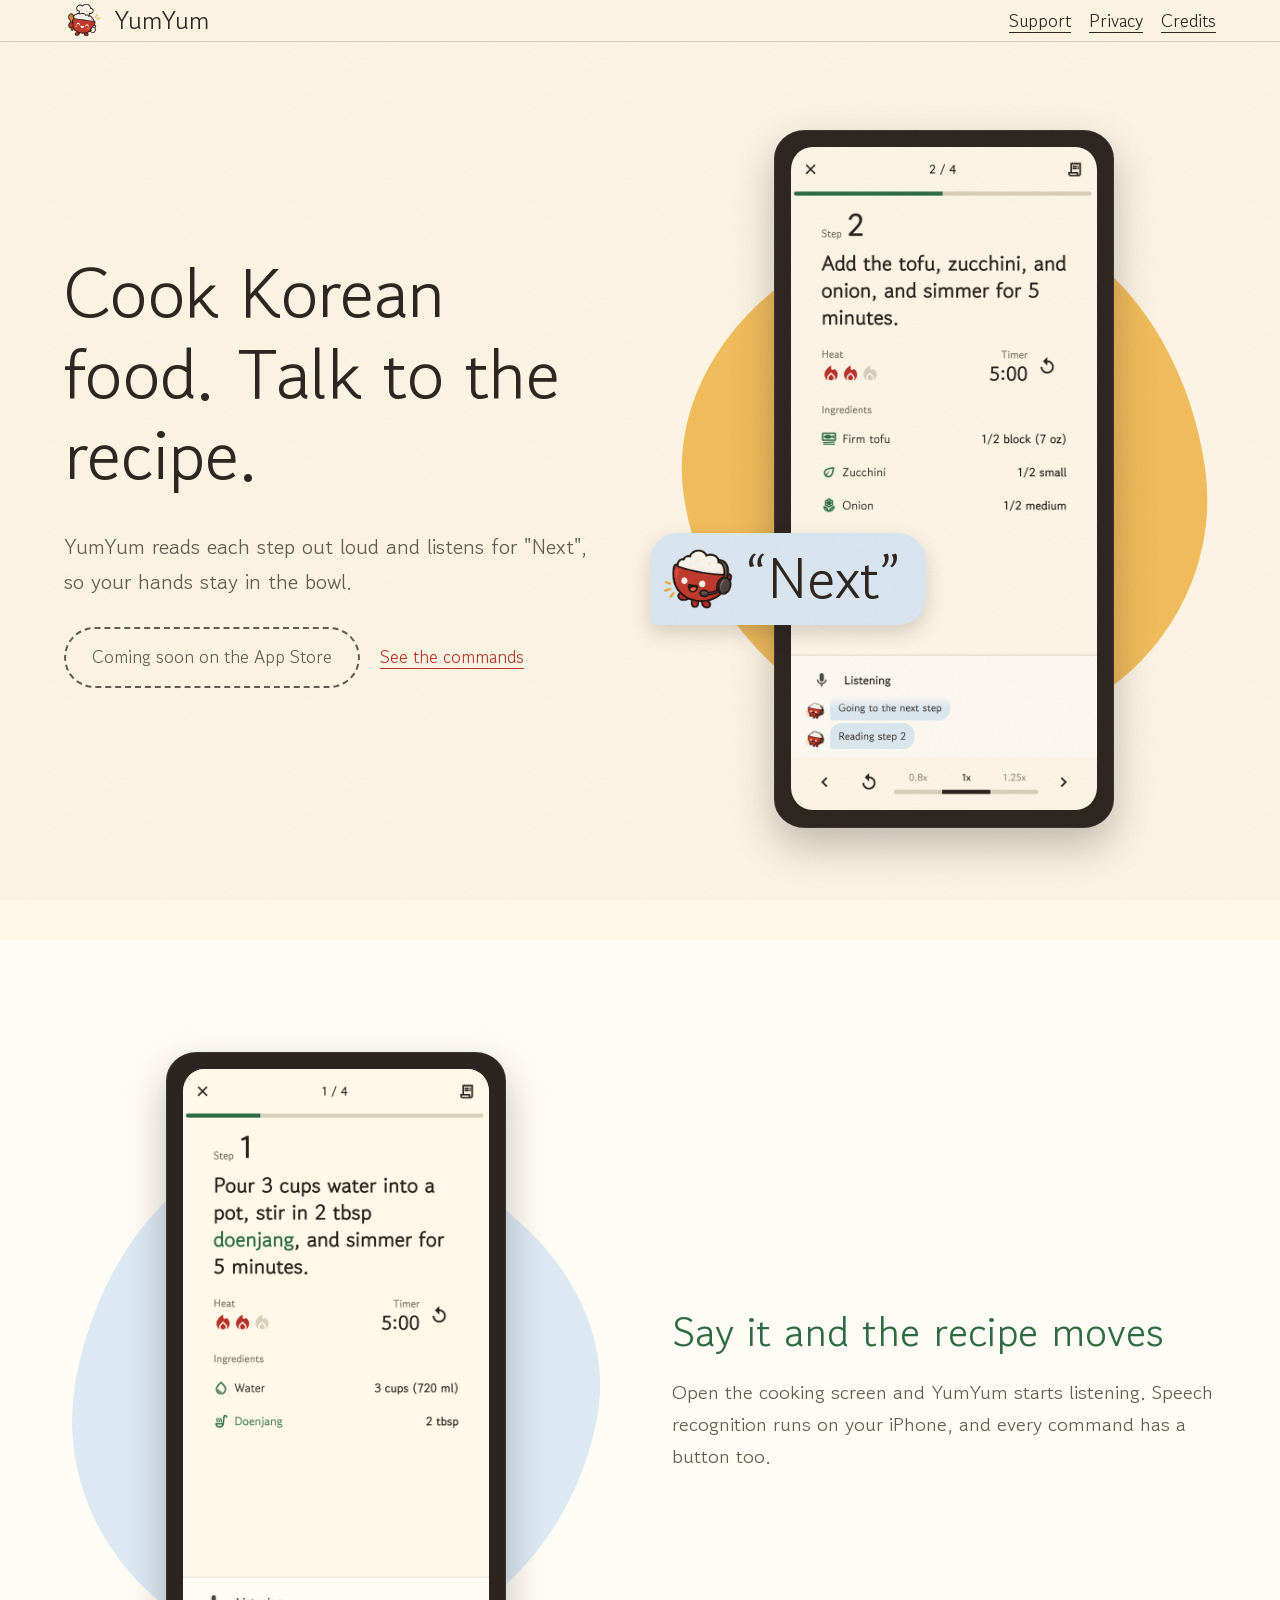
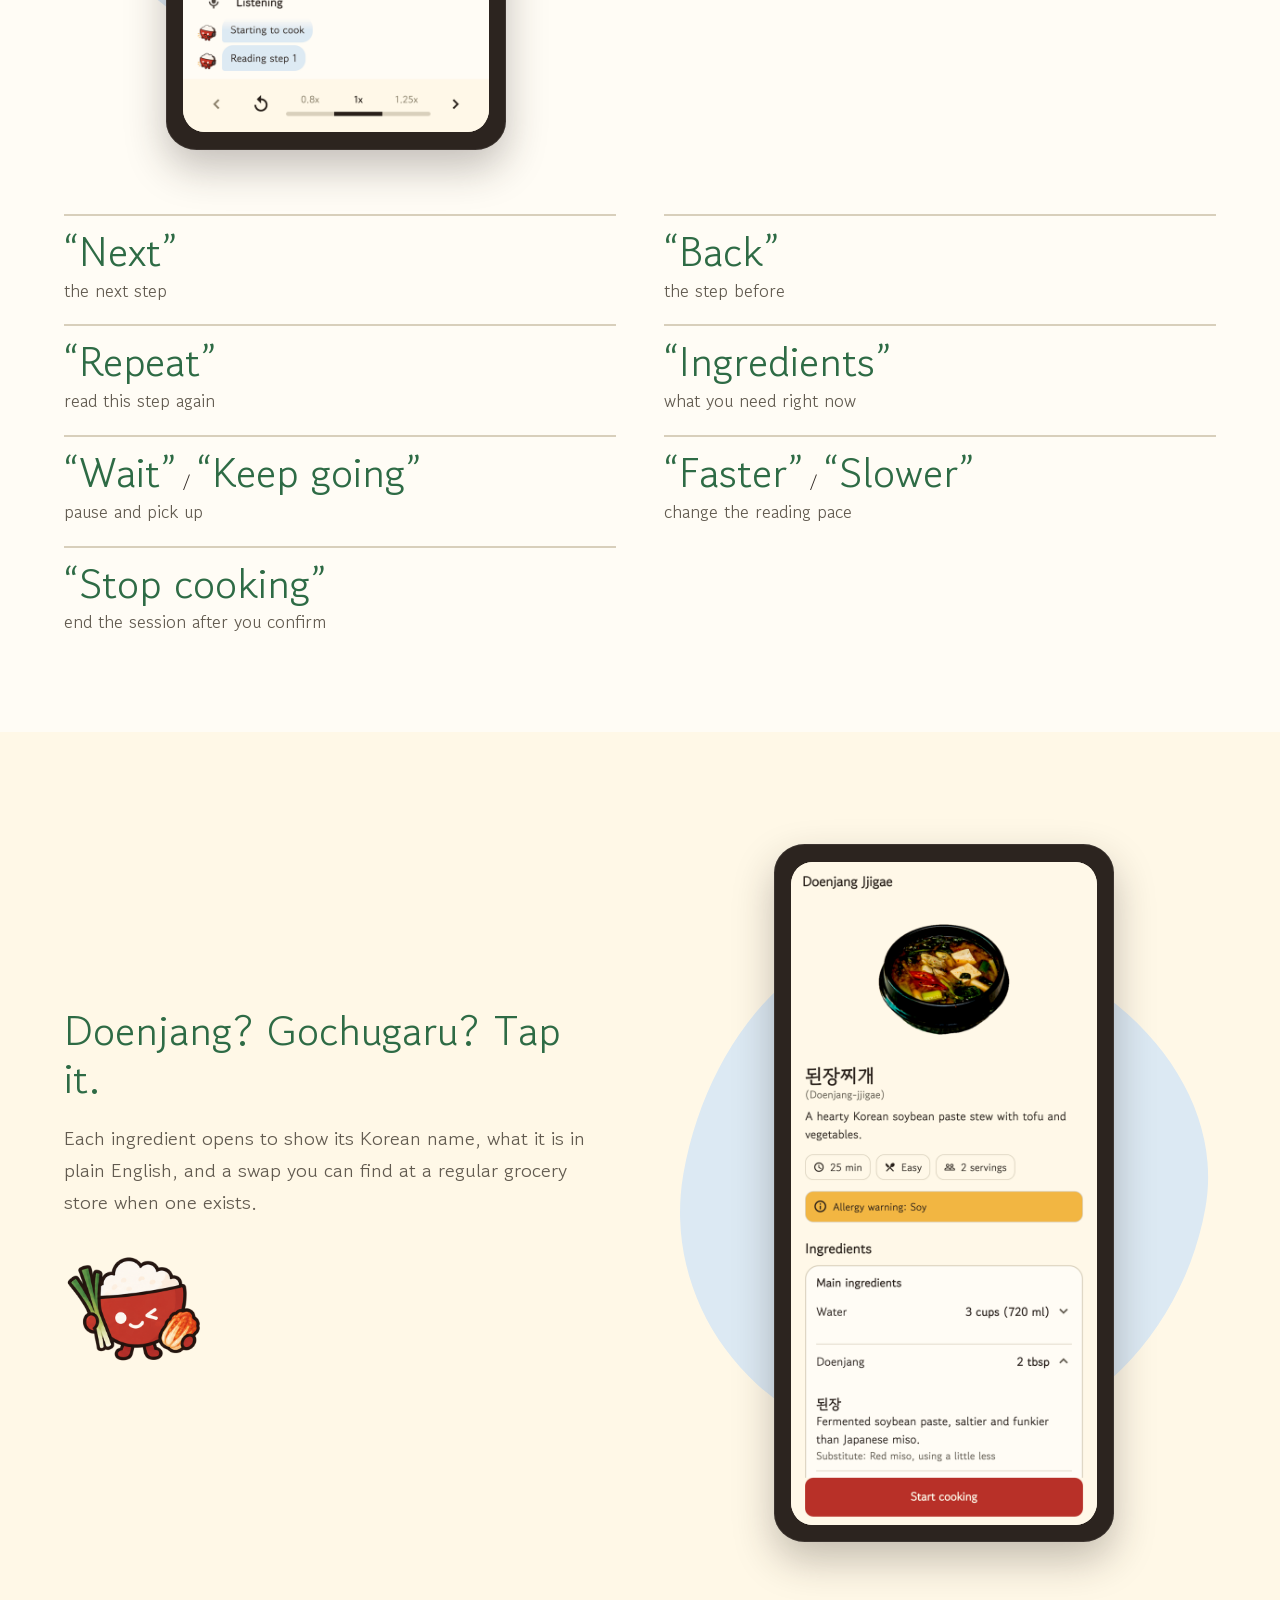
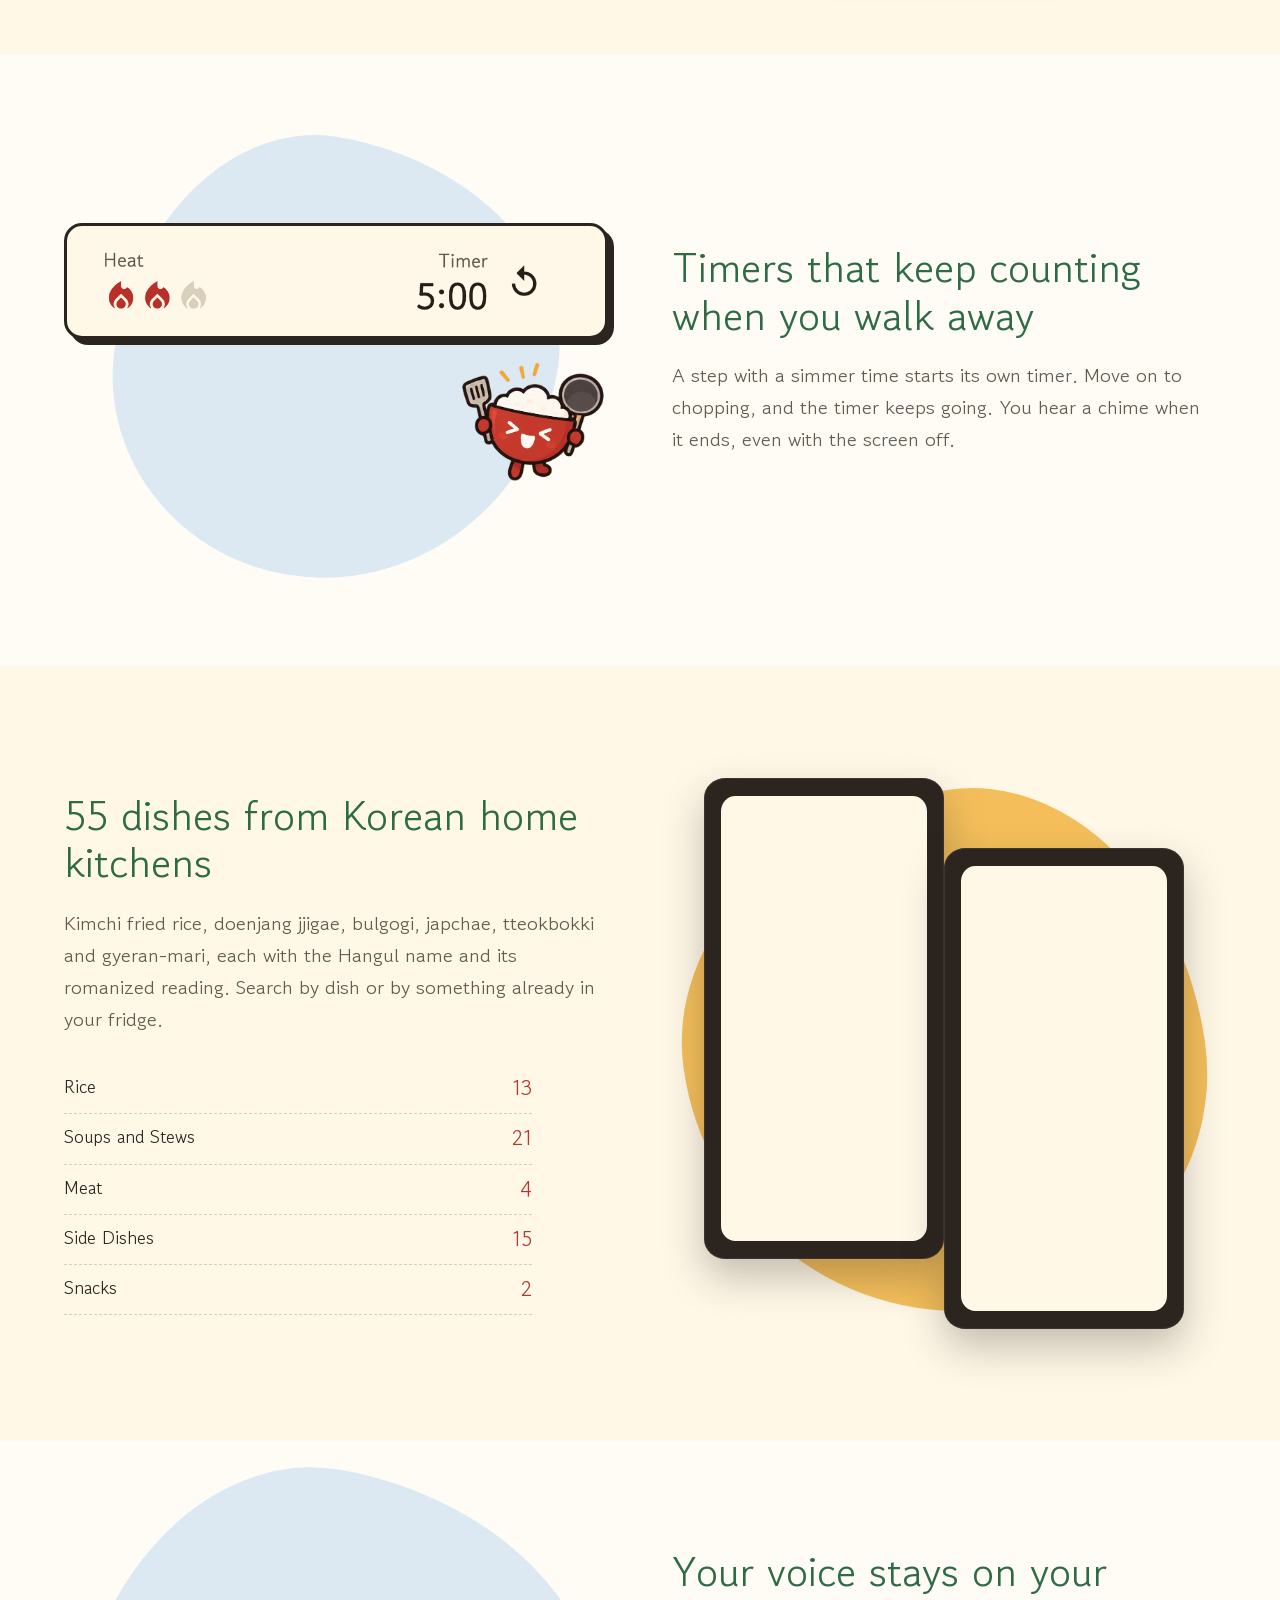
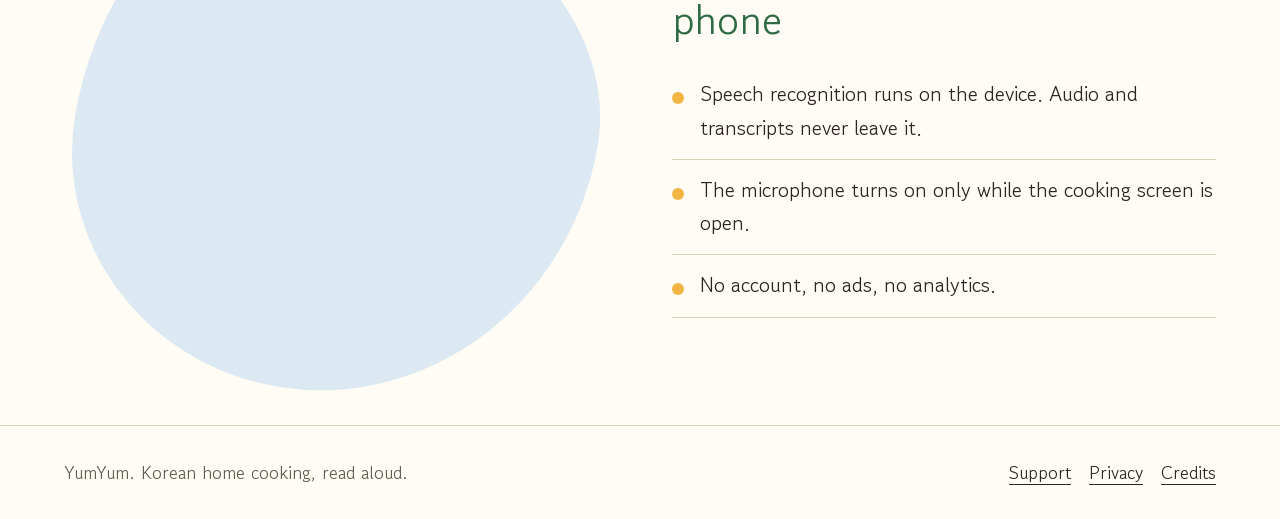
==== index.html @ 354ff755 "Publish the YumYum site" ====
<!doctype html>
<html lang="en">
<head>
<meta charset="utf-8">
<meta http-equiv="Content-Security-Policy" content="default-src 'self'; img-src 'self' data:; style-src 'self'; font-src 'self'; script-src 'none'; base-uri 'none'; form-action 'none'">
<meta name="viewport" content="width=device-width, initial-scale=1">
<title>YumYum: Korean cooking with voice</title>
<meta name="description" content="YumYum reads each step out loud and listens for “Next”, so your hands stay in the bowl.">
<meta name="color-scheme" content="light dark">
<link rel="icon" type="image/png" href="assets/favicon.png">
<link rel="apple-touch-icon" href="assets/apple-touch-icon.png">
<link rel="canonical" href="https://popo473056.github.io/yumyum-app/">
<meta property="og:type" content="website">
<meta property="og:title" content="YumYum: Korean cooking with voice">
<meta property="og:description" content="YumYum reads each step out loud and listens for “Next”, so your hands stay in the bowl.">
<meta property="og:url" content="https://popo473056.github.io/yumyum-app/">
<meta property="og:image" content="https://popo473056.github.io/yumyum-app/assets/og.png">
<meta name="twitter:card" content="summary_large_image">
<meta name="twitter:image" content="https://popo473056.github.io/yumyum-app/assets/og.png">
<link rel="stylesheet" href="styles.css">
</head>
<body>
<a class="skip" href="#main">Skip to content</a>
<header class="site-header">
<div class="wrap bar">
<a class="brand" href="index.html"><img src="assets/favicon.png" width="40" height="40" alt=""><span>YumYum</span></a>
<nav aria-label="Primary"><a href="support.html">Support</a><a href="privacy.html">Privacy</a><a href="credits.html">Credits</a></nav>
</div>
</header>
<main id="main">
<section class="hero">
<div class="wrap split">
<div class="copy">
<h1>Cook Korean food. Talk to the recipe.</h1>
<p class="lead">YumYum reads each step out loud and listens for "Next", so your hands stay in the bowl.</p>
<p class="actions"><span class="btn disabled" aria-disabled="true">Coming soon on the App Store</span><a class="link" href="#voice">See the commands</a></p>
</div>
<div class="stage">
<span class="blob blob-yolk" aria-hidden="true"></span>
<div class="phone "><div class="screen"><img src="assets/screens/cook-voice.png" width="660" height="1434" alt="The YumYum cooking screen on step 2 of 4: add the tofu, zucchini and onion and simmer for 5 minutes, with a 5:00 timer, an ingredient list and a Listening panel at the bottom." loading="lazy"></div></div>
<div class="bubble big hero-bubble"><img src="assets/mascot/listening.png" width="96" height="96" alt="The YumYum mascot wearing headphones"><q>Next</q></div>
</div>
</div>
</section>

<section class="band surface" id="voice">
<div class="wrap split flip">
<div class="stage">
<span class="blob blob-broth" aria-hidden="true"></span>
<div class="phone "><div class="screen"><img src="assets/screens/cook.png" width="660" height="1434" alt="The YumYum cooking screen on step 1 of 4 with heat flames, a 5:00 timer, an ingredient list and a Listening panel with the mascot's replies." loading="lazy"></div></div>
</div>
<div class="copy">
<h2>Say it and the recipe moves</h2>
<p class="lead">Open the cooking screen and YumYum starts listening. Speech recognition runs on your iPhone, and every command has a button too.</p>
</div>
</div>
<div class="wrap">
<ul class="commands">
<li><q>Next</q><span>the next step</span></li>
<li><q>Back</q><span>the step before</span></li>
<li><q>Repeat</q><span>read this step again</span></li>
<li><q>Ingredients</q><span>what you need right now</span></li>
<li><q>Wait</q> / <q>Keep going</q><span>pause and pick up</span></li>
<li><q>Faster</q> / <q>Slower</q><span>change the reading pace</span></li>
<li><q>Stop cooking</q><span>end the session after you confirm</span></li>
</ul>
</div>
</section>

<section class="band paper">
<div class="wrap split">
<div class="copy">
<h2>Doenjang? Gochugaru? Tap it.</h2>
<p class="lead">Each ingredient opens to show its Korean name, what it is in plain English, and a swap you can find at a regular grocery store when one exists.</p>
<img class="mascot" src="assets/mascot/ingredients.png" width="160" height="160" alt="The YumYum mascot with a basket of ingredients" loading="lazy">
</div>
<div class="stage">
<span class="blob blob-broth" aria-hidden="true"></span>
<div class="phone "><div class="screen"><img src="assets/screens/recipe-glossary.png" width="660" height="1434" alt="The recipe screen with an ingredient opened to show its Korean name, a plain English description and a substitute." loading="lazy"></div></div>
</div>
</div>
</section>

<section class="band surface">
<div class="wrap split flip">
<div class="stage">
<span class="blob blob-broth" aria-hidden="true"></span>
<div class="timer-stack">
<figure class="zoom"><img src="assets/screens/timer-crop.png" width="900" height="145" alt="Zoomed crop of the cooking screen: Heat shown as two red flames and one grey flame, and a Timer reading 5:00 with a reset button."></figure>
<img class="mascot-cook" src="assets/mascot/cooking.png" width="180" height="180" alt="The YumYum mascot stirring a pot">
</div>
</div>
<div class="copy">
<h2>Timers that keep counting when you walk away</h2>
<p class="lead">A step with a simmer time starts its own timer. Move on to chopping, and the timer keeps going. You hear a chime when it ends, even with the screen off.</p>
</div>
</div>
</section>

<section class="band paper">
<div class="wrap split">
<div class="copy">
<h2>55 dishes from Korean home kitchens</h2>
<p class="lead">Kimchi fried rice, doenjang jjigae, bulgogi, japchae, tteokbokki and gyeran-mari, each with the Hangul name and its romanized reading. Search by dish or by something already in your fridge.</p>
<ul class="counts" aria-label="Recipes per category"><li><span>Rice</span><b>13</b></li><li><span>Soups and Stews</span><b>21</b></li><li><span>Meat</span><b>4</b></li><li><span>Side Dishes</span><b>15</b></li><li><span>Snacks</span><b>2</b></li></ul>
</div>
<div class="stage duo">
<span class="blob blob-yolk" aria-hidden="true"></span>
<div class="phone p1"><div class="screen"><img src="assets/screens/home.png" width="660" height="1434" alt="The YumYum home screen listing recipes with their Hangul names." loading="lazy"></div></div>
<div class="phone p2"><div class="screen"><img src="assets/screens/home-search.png" width="660" height="1434" alt="The YumYum home screen with the search field in use." loading="lazy"></div></div>
</div>
</div>
</section>

<section class="band surface">
<div class="wrap split flip">
<div class="stage mascot-stage">
<span class="blob blob-broth" aria-hidden="true"></span>
<img src="assets/mascot/served.png" width="385" height="385" alt="The YumYum mascot serving a finished dish" loading="lazy">
</div>
<div class="copy">
<h2>Your voice stays on your phone</h2>
<ul class="points">
<li>Speech recognition runs on the device. Audio and transcripts never leave it.</li>
<li>The microphone turns on only while the cooking screen is open.</li>
<li>No account, no ads, no analytics.</li>
</ul>
</div>
</div>
</section>
</main>
<footer class="site-footer">
<div class="wrap foot">
<p>YumYum. Korean home cooking, read aloud.</p>
<nav aria-label="Footer"><a href="support.html">Support</a><a href="privacy.html">Privacy</a><a href="credits.html">Credits</a></nav>
</div>
</footer>
</body>
</html>
---- styles.css ----
@font-face{font-family:"Gowun Dodum";src:url("assets/fonts/GowunDodum-subset.woff2") format("woff2");font-weight:400;font-style:normal;font-display:swap}
:root{
--paper:#FFF8E7;--surface:#FFFCF5;--ink:#2C241F;--muted:#625B50;--tomato:#B7332C;--herb:#2E6B45;--yolk:#F2B544;--broth:#DCE9F3;--border:#D8CFBB;
--on-tomato:#FFF8E7;--bezel:#2C241F;--bubble-ink:#2C241F;--grain:.07;
--font:"Gowun Dodum",system-ui,sans-serif;
}
@media (prefers-color-scheme:dark){
:root:not([data-theme="light"]){--paper:#1E1915;--surface:#2A231E;--ink:#F5EDDC;--muted:#C2B8A5;--tomato:#EC827A;--herb:#86CC9F;--yolk:#D9A13A;--broth:#2F3F4C;--border:#4A4036;--on-tomato:#1E1915;--bezel:#0F0C0A;--bubble-ink:#F5EDDC;--grain:.1}
}
*,*::before,*::after{box-sizing:border-box}
html{-webkit-text-size-adjust:100%}
body{margin:0;background:var(--paper);color:var(--ink);font-family:var(--font);font-weight:400;font-size:1.125rem;line-height:1.6;overflow-x:hidden}
body::before{content:"";position:fixed;inset:0;pointer-events:none;z-index:50;opacity:var(--grain);background-image:url("data:image/svg+xml,%3Csvg xmlns='http://www.w3.org/2000/svg' width='240' height='240'%3E%3Cfilter id='n'%3E%3CfeTurbulence type='fractalNoise' baseFrequency='.85' numOctaves='2' stitchTiles='stitch'/%3E%3CfeColorMatrix values='0 0 0 0 .17 0 0 0 0 .14 0 0 0 0 .12 0 0 0 1 0'/%3E%3C/filter%3E%3Crect width='100%25' height='100%25' filter='url(%23n)'/%3E%3C/svg%3E")}
img{max-width:100%;height:auto;display:block}
h1,h2,h3{font-weight:400;line-height:1.15;margin:0 0 .5em}
h1{font-size:clamp(2.4rem,6.5vw,4.4rem);letter-spacing:-.01em}
h2{font-size:clamp(1.7rem,4vw,2.6rem);color:var(--herb)}
p{margin:0 0 1em}
a{color:var(--tomato);text-underline-offset:.2em}
a:focus-visible,.btn:focus-visible{outline:3px solid var(--tomato);outline-offset:3px;border-radius:4px}
[tabindex]:focus-visible{outline:3px solid var(--tomato);outline-offset:3px}
.skip{position:absolute;left:16px;top:-80px;background:var(--tomato);color:var(--on-tomato);padding:8px 14px;border-radius:8px;z-index:100}
.skip:focus{top:8px}
.wrap{max-width:1200px;margin:0 auto;padding:0 16px}
.narrow{max-width:720px}
.site-header{background:var(--paper);border-bottom:1px solid var(--border)}
.bar{display:flex;align-items:center;justify-content:space-between;gap:12px;padding-top:12px;padding-bottom:12px}
.brand{display:flex;align-items:center;gap:10px;color:var(--ink);text-decoration:none;font-size:1.6rem}
.brand img{border-radius:10px}
nav a{margin-left:18px;color:var(--ink)}
.site-footer{background:var(--surface);border-top:1px solid var(--border);padding:32px 0}
.foot{display:flex;flex-wrap:wrap;justify-content:space-between;gap:12px}
.foot p{margin:0;color:var(--muted)}
.foot nav a{margin:0 0 0 18px}
.hero{padding:48px 0 72px;overflow:hidden}
.band{padding:72px 0;overflow:hidden}
.band.surface{background:var(--surface)}
.band.paper{background:var(--paper)}
.split{display:grid;grid-template-columns:minmax(0,1fr);gap:40px;align-items:center}
.lead{font-size:1.25rem;color:var(--muted);max-width:34em}
.hero .lead{font-size:1.35rem}
.actions{display:flex;flex-wrap:wrap;align-items:center;gap:20px;margin-top:28px}
.btn{display:inline-block;padding:14px 26px;border-radius:999px;background:var(--tomato);color:var(--on-tomato);text-decoration:none;font-size:1.1rem}
.btn.disabled{background:transparent;color:var(--muted);border:2px dashed var(--muted);cursor:not-allowed}
.link{font-size:1.1rem}
.stage{position:relative;display:flex;justify-content:center;padding:16px 0}
.blob{position:absolute;z-index:0;width:min(520px,100%);aspect-ratio:1;top:50%;left:50%;translate:-50% -50%}
.blob-yolk{background:var(--yolk);border-radius:58% 42% 47% 53% / 46% 55% 45% 54%;rotate:-8deg;opacity:.85}
.blob-broth{background:var(--broth);border-radius:42% 58% 53% 47% / 55% 44% 56% 45%;rotate:10deg}
.phone{position:relative;z-index:1;width:min(300px,72vw);background:var(--bezel);padding:3.2%;border-radius:9% / 4.1%;box-shadow:0 18px 40px rgba(44,36,31,.28),0 0 0 1px rgba(255,255,255,.08) inset}
.screen{overflow:hidden;border-radius:7% / 3.4%;background:var(--paper);line-height:0}
.screen img{width:100%}
.hero-bubble{position:absolute;z-index:2;left:0;bottom:30%}
.bubble{display:flex;align-items:center;gap:12px;background:var(--broth);color:var(--bubble-ink);border-radius:28px 28px 28px 6px;padding:10px 26px 10px 12px;box-shadow:0 8px 20px rgba(44,36,31,.18)}
.bubble img{width:72px;height:72px;flex:none}
.bubble q{font-size:clamp(2.2rem,8vw,3.6rem);line-height:1.1;quotes:"\201C" "\201D"}
.mascot{margin-top:12px;width:140px}
.mascot-stage img{position:relative;z-index:1;width:min(360px,80%)}
.duo{min-height:560px}
.duo{align-items:flex-start}
.duo .phone{width:min(230px,44vw);position:relative}
.duo .p1{margin-right:-4%;margin-top:0}
.duo .p2{margin-top:70px;margin-left:4%}
.commands{list-style:none;margin:48px 0 0;padding:0;display:grid;grid-template-columns:1fr;gap:20px 48px}
.commands li{border-top:2px solid var(--border);padding-top:12px}
.commands q{font-size:clamp(1.8rem,5vw,2.6rem);line-height:1.15;color:var(--herb);quotes:"\201C" "\201D"}
.commands span{display:block;color:var(--muted)}
.narrow .commands{margin-top:16px;grid-template-columns:1fr}
.counts{list-style:none;margin:28px 0 0;padding:0;max-width:26em}
.counts li{display:flex;justify-content:space-between;gap:16px;padding:8px 0;border-bottom:1px dashed var(--border)}
.counts b{font-weight:400;color:var(--tomato);font-size:1.3rem}
.points{margin:0;padding:0;list-style:none}
.points li{font-size:1.3rem;padding:14px 0 14px 28px;position:relative;border-bottom:1px solid var(--border)}
.points li::before{content:"";position:absolute;left:0;top:1.35em;width:12px;height:12px;border-radius:50%;background:var(--yolk)}
.doc{padding:48px 0 80px}
.doc h1{font-size:clamp(2.2rem,6vw,3.4rem)}
.doc h2{font-size:1.7rem;margin-top:2em}
.doc ul,.doc ol{padding-left:1.3em}
.doc li{margin-bottom:.5em}
.doc .commands{padding-left:0}
.meta{color:var(--muted)}
.table-wrap{overflow-x:auto;margin:20px 0 8px;border:1px solid var(--border);border-radius:12px;background:var(--surface)}
table{border-collapse:collapse;width:100%;min-width:720px;font-size:1rem;line-height:1.4}
th,td{text-align:left;padding:10px 14px;border-bottom:1px solid var(--border);vertical-align:top;font-weight:400}
thead th{color:var(--muted);background:var(--paper)}
tbody th{color:var(--herb)}
td a{word-break:break-all}
@media (min-width:760px){
.commands{grid-template-columns:1fr 1fr}
.band{padding:96px 0}
}
@media (min-width:900px){
.split{grid-template-columns:1fr 1fr;gap:64px}
.split.flip .stage{order:-1}
.hero{padding:72px 0 96px}
.hero-bubble{left:-4%}
.phone{width:min(340px,100%)}
.duo .phone{width:min(240px,46%)}
.wrap{padding:0 24px}
}
@media (max-width:420px){
.hero-bubble{left:-2px;bottom:30%}
.bubble img{width:56px;height:56px}
.bubble{padding-right:18px}
.duo{min-height:0}
.duo .phone{width:46%}
nav a{margin-left:12px}
}
@media (prefers-reduced-motion:no-preference){
a,.btn{transition:transform .18s ease,opacity .18s ease}
a:hover,.btn:not(.disabled):hover{opacity:.82}
.btn:not(.disabled):hover,.brand:hover{transform:translateY(-1px)}
}
.zoom{position:relative;z-index:1;margin:0;width:min(560px,100%);background:var(--paper);border:3px solid var(--ink);border-radius:18px;padding:14px;box-shadow:6px 6px 0 var(--ink);line-height:0}
.zoom img{width:100%;border-radius:8px}
@media (prefers-color-scheme:dark){:root:not([data-theme="light"]) .zoom{border-color:var(--muted);box-shadow:6px 6px 0 var(--bezel)}}
.timer-stack{position:relative;z-index:1;width:min(560px,100%);display:flex;flex-direction:column;align-items:flex-end;gap:8px}
.timer-stack .zoom{width:100%}
.mascot-cook{flex:none;width:150px;height:150px;max-width:none;align-self:flex-end}
.stage:has(.timer-stack){min-height:420px}
.stage:has(.timer-stack){align-items:center}
.stage:has(.timer-stack) .blob{width:min(440px,92%)}
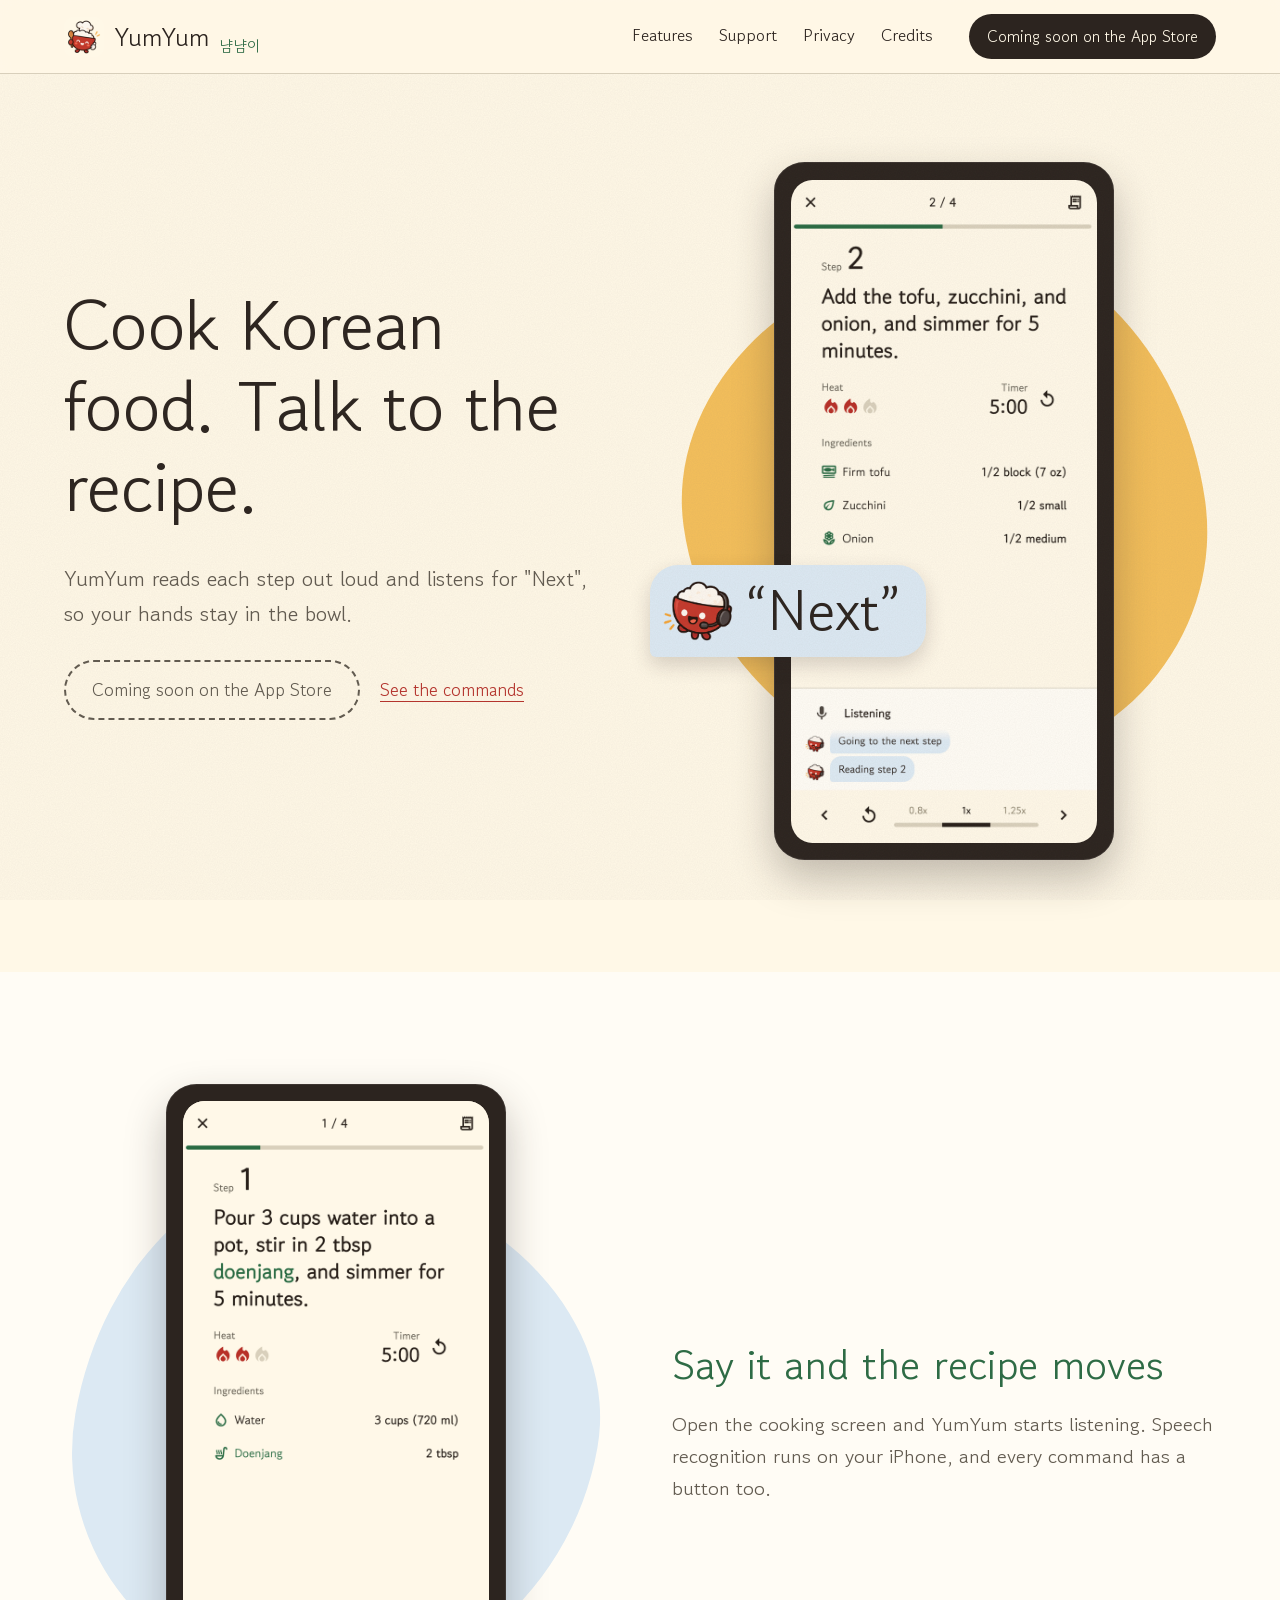
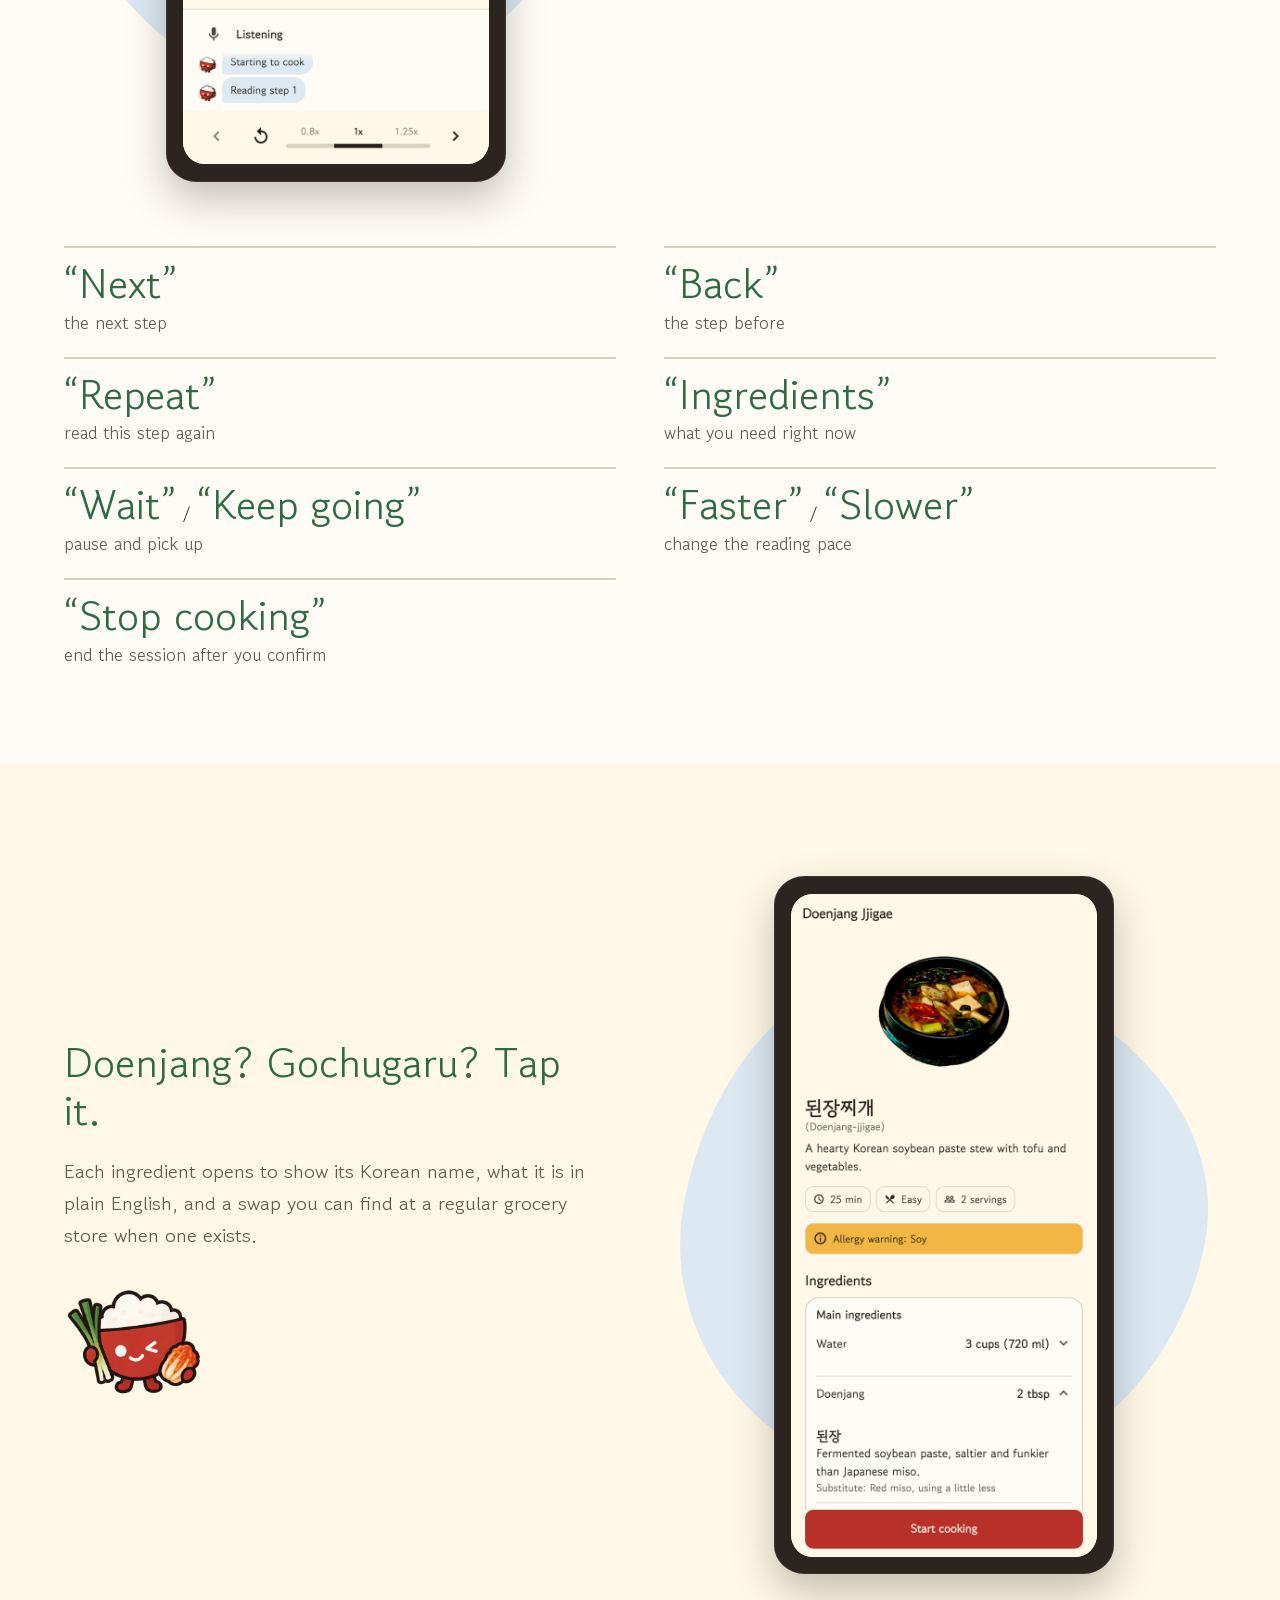
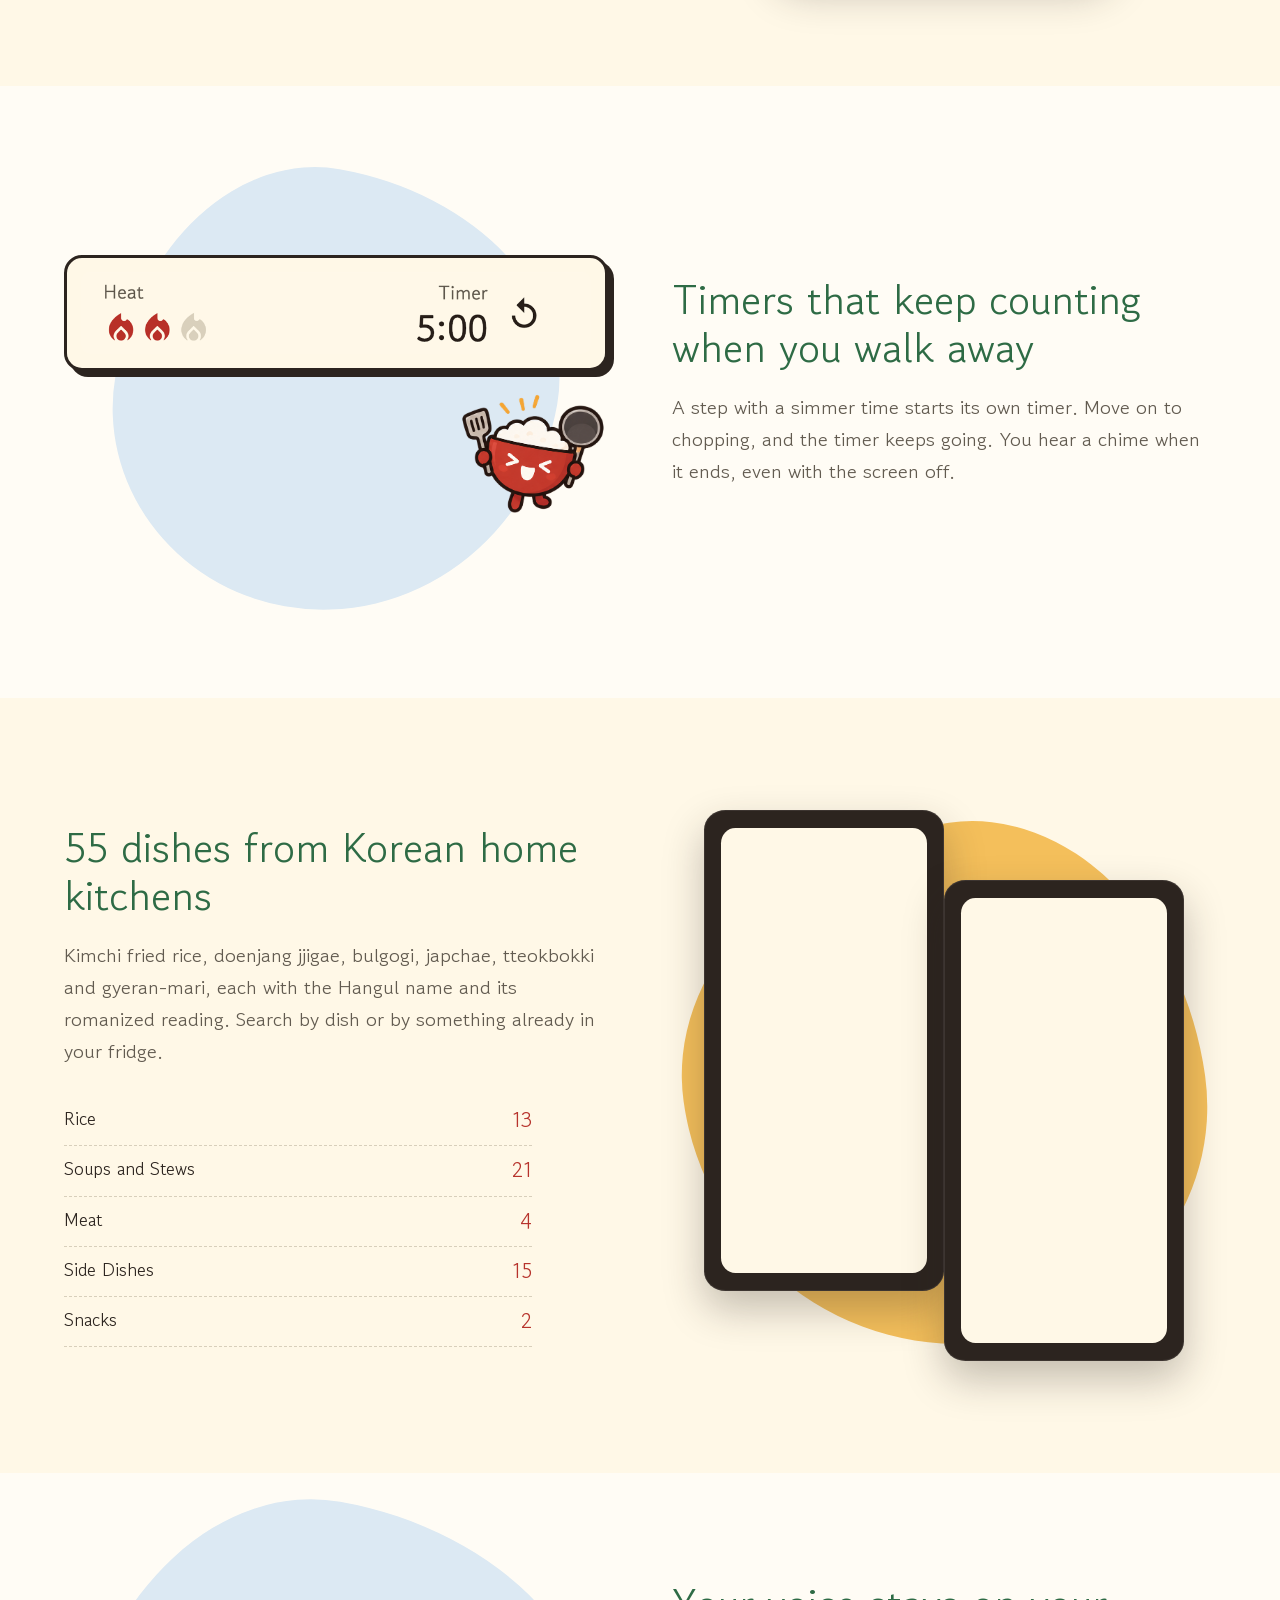
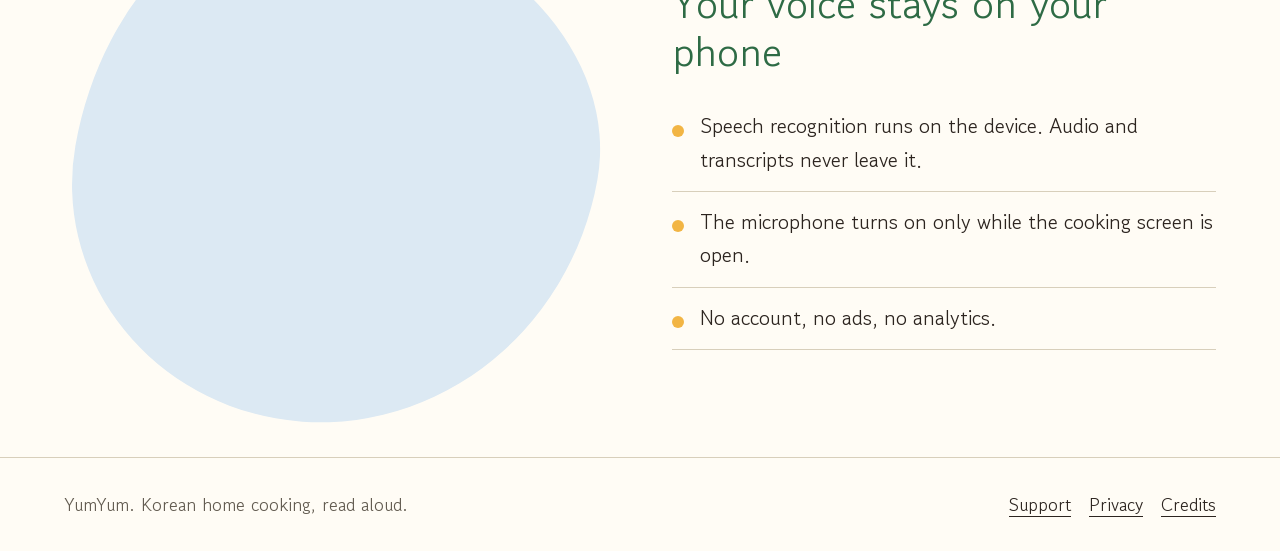
==== commit e8e726e1: "Add a sticky header, search metadata, sitemap and App Store banner" ====
--- a/index.html
+++ b/index.html
@@ -4,27 +4,38 @@
 <meta charset="utf-8">
 <meta http-equiv="Content-Security-Policy" content="default-src 'self'; img-src 'self' data:; style-src 'self'; font-src 'self'; script-src 'none'; base-uri 'none'; form-action 'none'">
 <meta name="viewport" content="width=device-width, initial-scale=1">
-<title>YumYum: Korean cooking with voice</title>
+<title>YumYum: Hands-free Korean cooking for iPhone</title>
 <meta name="description" content="YumYum reads each step out loud and listens for “Next”, so your hands stay in the bowl.">
-<meta name="color-scheme" content="light dark">
-<link rel="icon" type="image/png" href="assets/favicon.png">
+<meta name="theme-color" media="(prefers-color-scheme: light)" content="#FFF8E7">
+<meta name="theme-color" media="(prefers-color-scheme: dark)" content="#1E1915">
+<meta name="apple-itunes-app" content="app-id=6829632671">
+<link rel="icon" type="image/png" sizes="96x96" href="assets/favicon-96.png">
+<link rel="icon" type="image/png" sizes="192x192" href="assets/favicon-192.png">
 <link rel="apple-touch-icon" href="assets/apple-touch-icon.png">
 <link rel="canonical" href="https://popo473056.github.io/yumyum-app/">
+<meta property="og:site_name" content="YumYum">
 <meta property="og:type" content="website">
-<meta property="og:title" content="YumYum: Korean cooking with voice">
+<meta property="og:title" content="YumYum: Hands-free Korean cooking for iPhone">
 <meta property="og:description" content="YumYum reads each step out loud and listens for “Next”, so your hands stay in the bowl.">
 <meta property="og:url" content="https://popo473056.github.io/yumyum-app/">
 <meta property="og:image" content="https://popo473056.github.io/yumyum-app/assets/og.png">
+<meta property="og:image:width" content="1200">
+<meta property="og:image:height" content="630">
 <meta name="twitter:card" content="summary_large_image">
+<meta name="twitter:title" content="YumYum: Hands-free Korean cooking for iPhone">
+<meta name="twitter:description" content="YumYum reads each step out loud and listens for “Next”, so your hands stay in the bowl.">
 <meta name="twitter:image" content="https://popo473056.github.io/yumyum-app/assets/og.png">
+<script type="application/ld+json">{"@context": "https://schema.org", "@type": "SoftwareApplication", "name": "YumYum", "alternateName": ["yumyumE", "냠냠이"], "description": "Korean home cooking for iPhone. YumYum reads each step out loud and listens for spoken commands like Next, Repeat and Ingredients.", "operatingSystem": "iOS 17 or later", "applicationCategory": "LifestyleApplication", "inLanguage": "en-US", "url": "https://popo473056.github.io/yumyum-app/", "image": "https://popo473056.github.io/yumyum-app/assets/og.png", "offers": {"@type": "Offer", "price": "0", "priceCurrency": "USD"}, "publisher": {"@type": "Organization", "name": "teamgold"}}</script>
+<meta name="color-scheme" content="light dark">
 <link rel="stylesheet" href="styles.css">
 </head>
 <body>
 <a class="skip" href="#main">Skip to content</a>
 <header class="site-header">
 <div class="wrap bar">
-<a class="brand" href="index.html"><img src="assets/favicon.png" width="40" height="40" alt=""><span>YumYum</span></a>
-<nav aria-label="Primary"><a href="support.html">Support</a><a href="privacy.html">Privacy</a><a href="credits.html">Credits</a></nav>
+<a class="brand" href="index.html"><img src="assets/favicon-96.png" width="40" height="40" alt=""><span class="brand-name">YumYum</span><span class="brand-ko" lang="ko">냠냠이</span></a>
+<nav class="nav" aria-label="Primary"><a href="index.html#voice">Features</a><a href="support.html">Support</a><a href="privacy.html">Privacy</a><a href="credits.html">Credits</a></nav>
+<span class="cta" aria-disabled="true"><span class="cta-long">Coming soon on the App Store</span><span class="cta-short">Coming soon</span></span>
 </div>
 </header>
 <main id="main">
@@ -67,7 +78,7 @@
 </div>
 </section>
 
-<section class="band paper">
+<section class="band paper" id="ingredients">
 <div class="wrap split">
 <div class="copy">
 <h2>Doenjang? Gochugaru? Tap it.</h2>
@@ -81,7 +92,7 @@
 </div>
 </section>
 
-<section class="band surface">
+<section class="band surface" id="timers">
 <div class="wrap split flip">
 <div class="stage">
 <span class="blob blob-broth" aria-hidden="true"></span>
@@ -97,7 +108,7 @@
 </div>
 </section>
 
-<section class="band paper">
+<section class="band paper" id="recipes">
 <div class="wrap split">
 <div class="copy">
 <h2>55 dishes from Korean home kitchens</h2>
@@ -112,7 +123,7 @@
 </div>
 </section>
 
-<section class="band surface">
+<section class="band surface" id="privacy">
 <div class="wrap split flip">
 <div class="stage mascot-stage">
 <span class="blob blob-broth" aria-hidden="true"></span>
--- a/styles.css
+++ b/styles.css
@@ -23,7 +23,28 @@
 .skip:focus{top:8px}
 .wrap{max-width:1200px;margin:0 auto;padding:0 16px}
 .narrow{max-width:720px}
-.site-header{background:var(--paper);border-bottom:1px solid var(--border)}
+html{scroll-padding-top:96px}
+.site-header{position:sticky;top:0;z-index:50;background:color-mix(in srgb,var(--paper) 88%,transparent);border-bottom:1px solid var(--border)}
+@supports ((-webkit-backdrop-filter:blur(1px)) or (backdrop-filter:blur(1px))){.site-header{-webkit-backdrop-filter:saturate(1.3) blur(14px);backdrop-filter:saturate(1.3) blur(14px)}}
+@media (prefers-reduced-transparency:reduce){.site-header{background:var(--paper);-webkit-backdrop-filter:none;backdrop-filter:none}}
+@supports (animation-timeline:scroll()){@media (prefers-reduced-motion:no-preference){.site-header{animation:header-lift linear both;animation-timeline:scroll(root);animation-range:0 160px}}}
+@keyframes header-lift{from{border-bottom-color:transparent;box-shadow:none}to{border-bottom-color:var(--border);box-shadow:0 8px 24px rgba(44,36,31,.08)}}
+.site-header .bar{padding-top:14px;padding-bottom:14px}
+.brand-name{line-height:1}
+.brand-ko{font-size:.95rem;color:var(--herb);line-height:1;align-self:flex-end;padding-bottom:3px}
+.nav{display:flex;align-items:center;gap:26px;margin-left:auto}
+.nav a{margin:0;padding:8px 0;color:var(--ink);text-decoration:none;font-size:1.05rem;border-bottom:2px solid transparent}
+.nav a:hover,.nav a[aria-current="page"]{border-bottom-color:var(--tomato)}
+.cta{display:inline-flex;align-items:center;margin-left:24px;padding:10px 18px;border-radius:999px;background:var(--ink);color:var(--paper);font-size:.98rem;white-space:nowrap}
+.cta-short{display:none}
+@media (max-width:760px){
+.bar{flex-wrap:wrap;row-gap:4px}
+.nav{order:3;width:100%;margin:0;gap:20px;overflow-x:auto;scrollbar-width:none}
+.nav::-webkit-scrollbar{display:none}
+.cta{margin-left:auto}
+.cta-long{display:none}
+.cta-short{display:inline}
+}
 .bar{display:flex;align-items:center;justify-content:space-between;gap:12px;padding-top:12px;padding-bottom:12px}
 .brand{display:flex;align-items:center;gap:10px;color:var(--ink);text-decoration:none;font-size:1.6rem}
 .brand img{border-radius:10px}
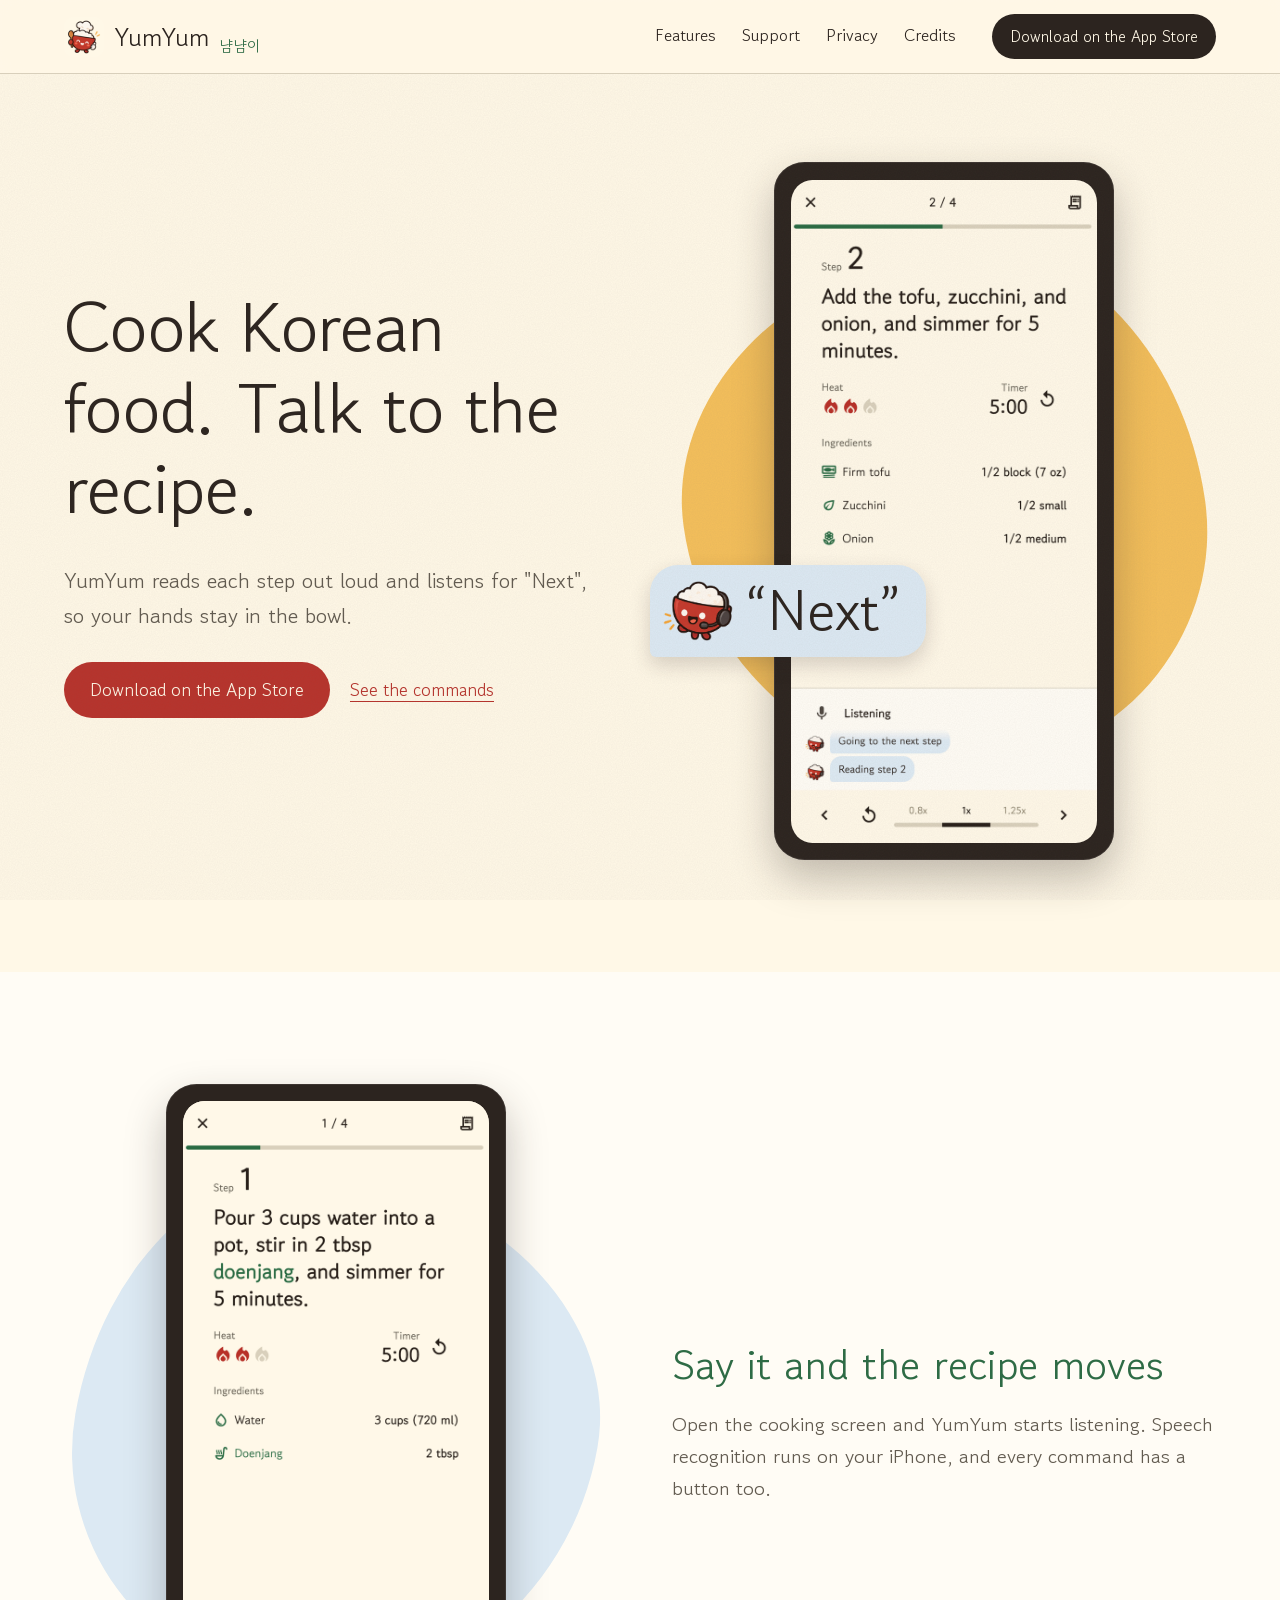
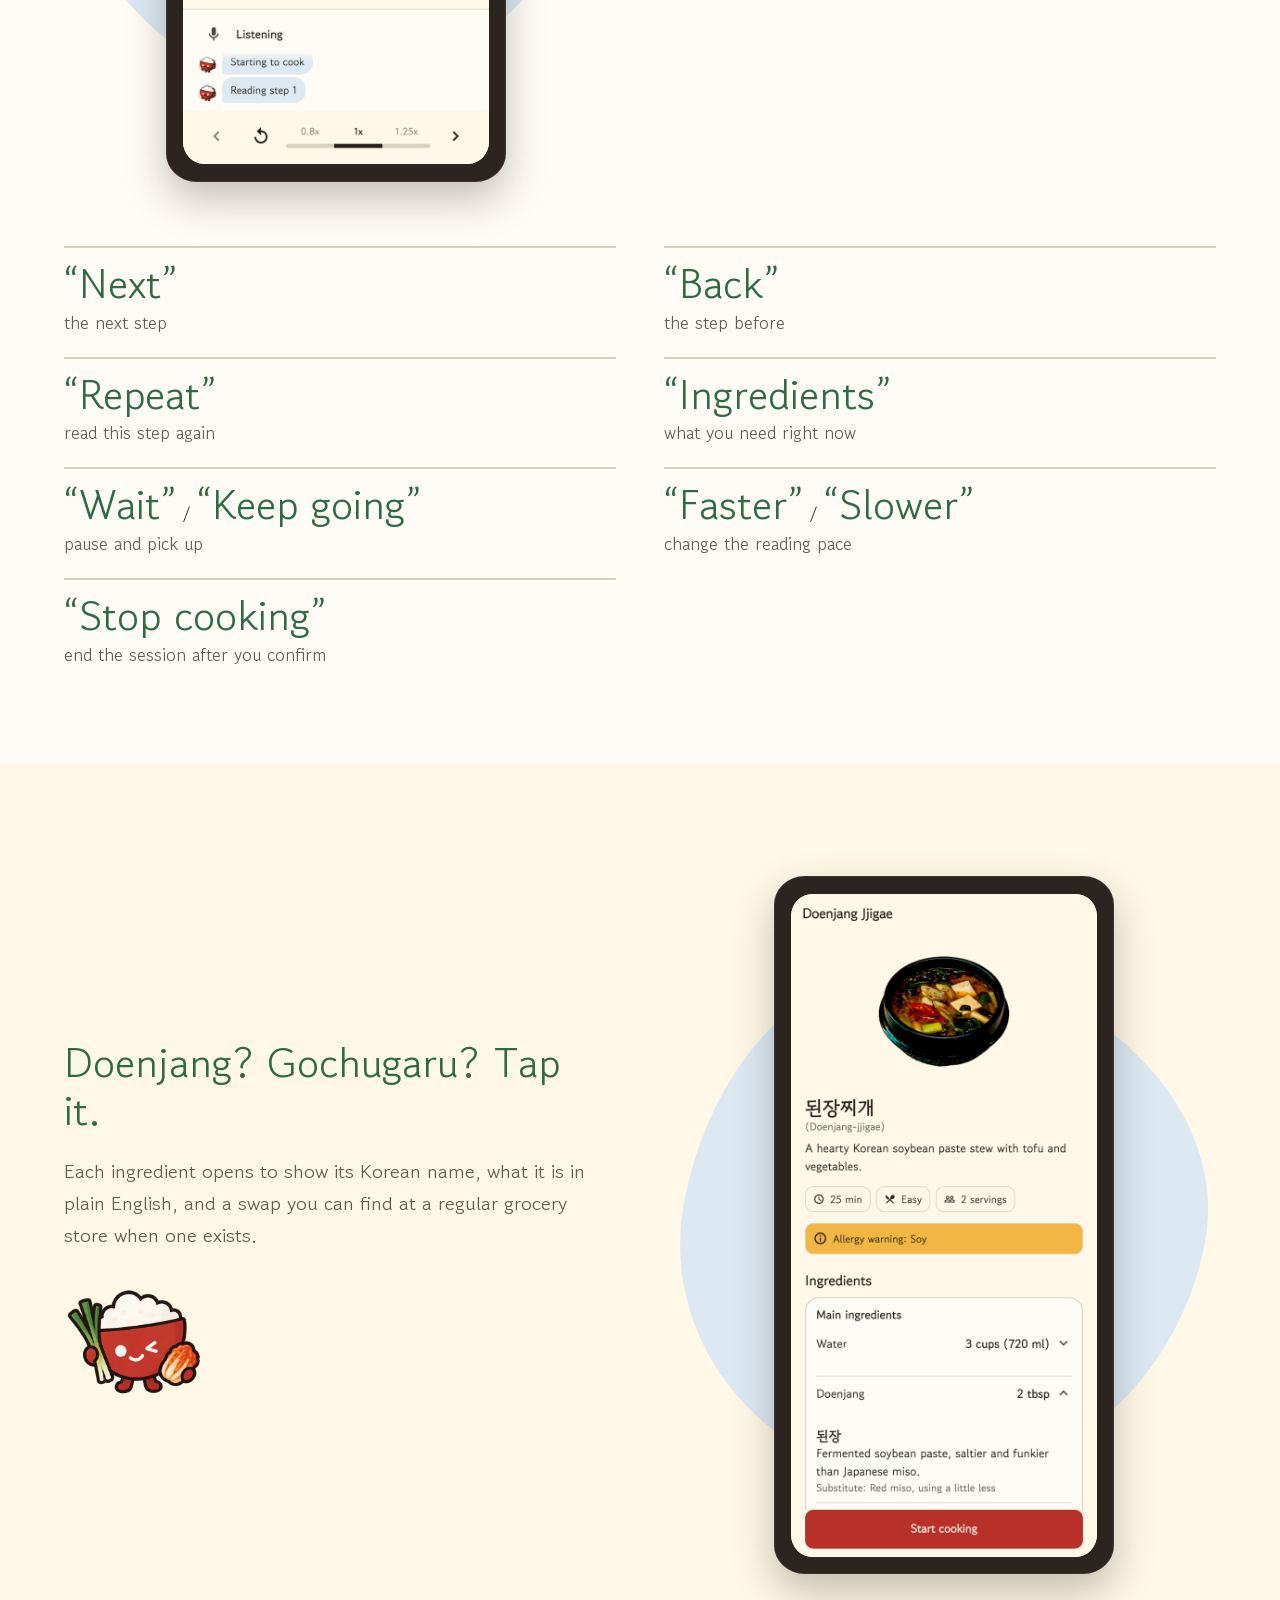
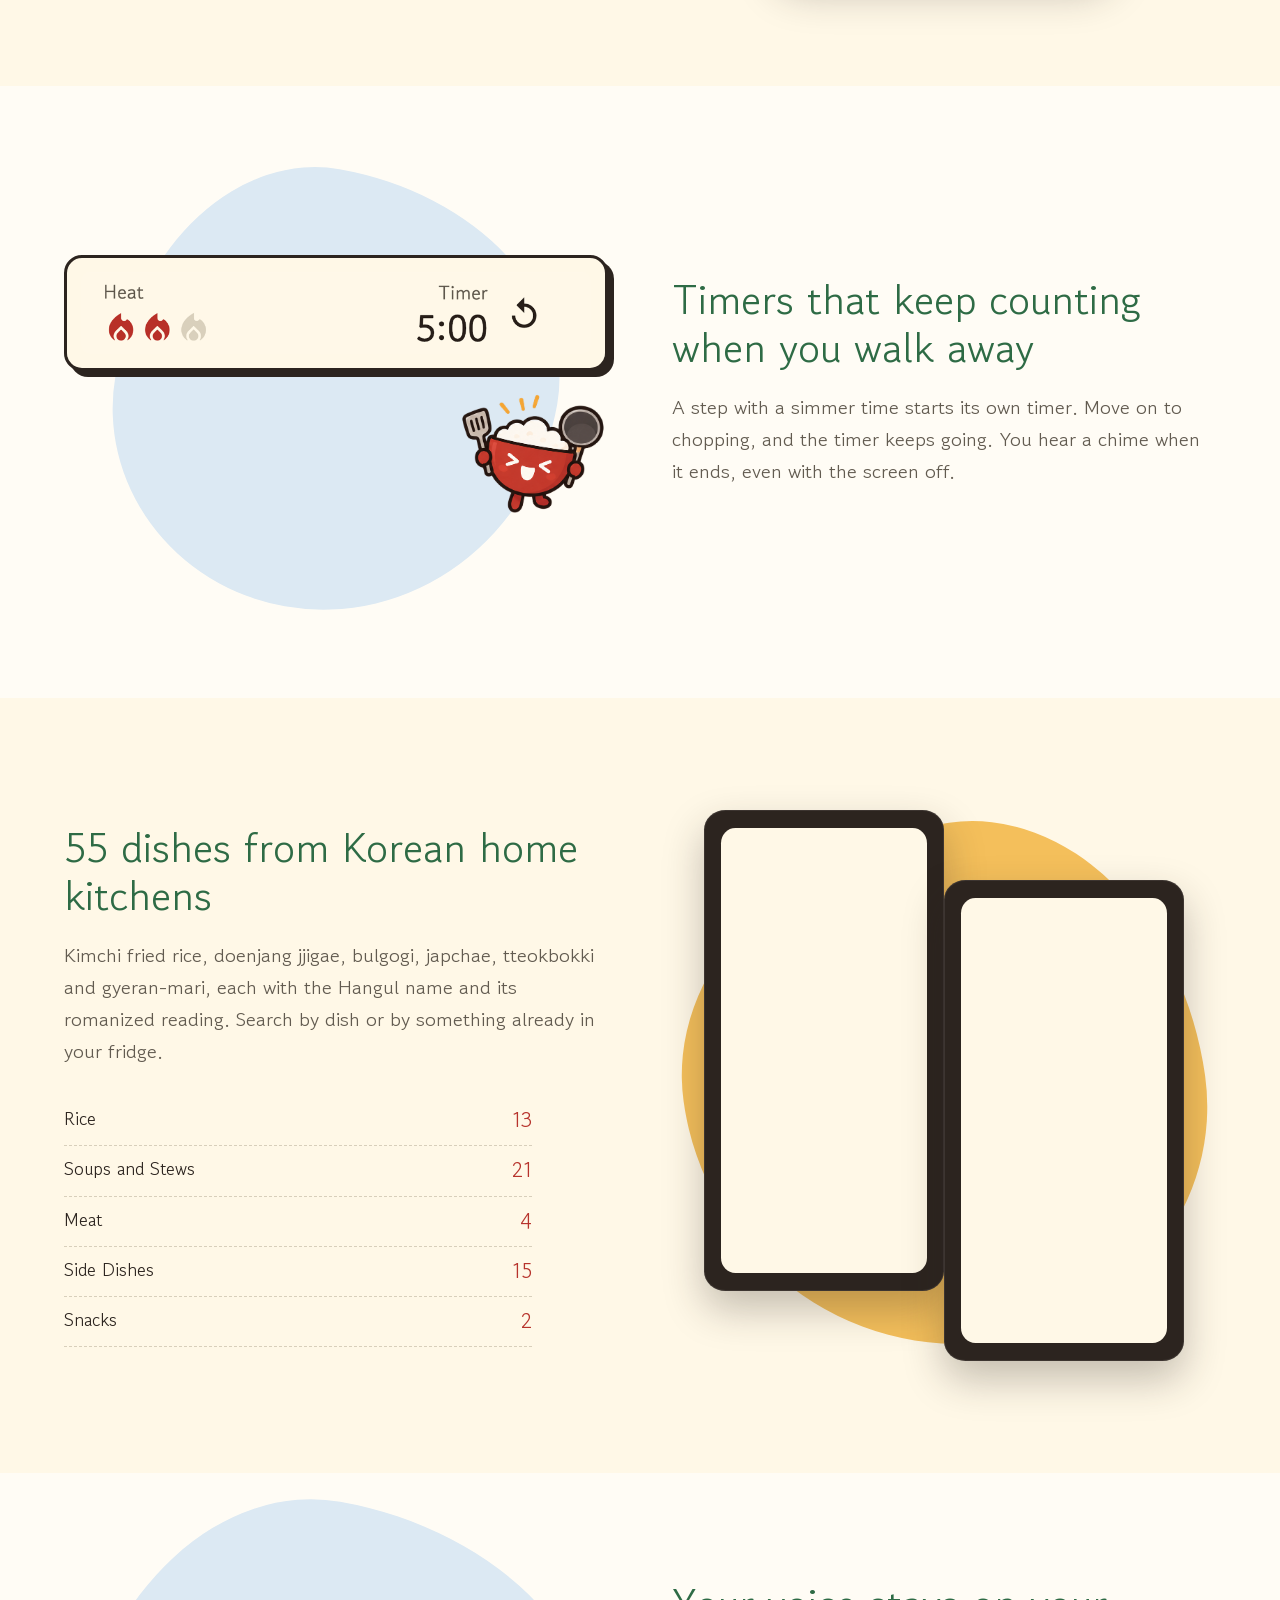
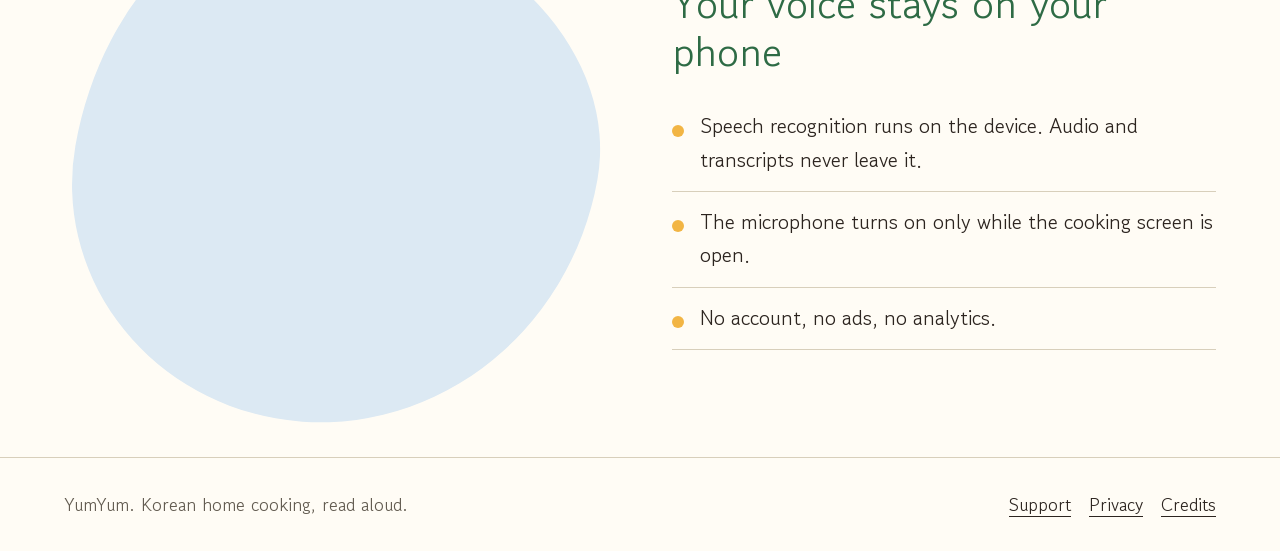
==== commit 32cc5af9: "Link the App Store listing now that YumYum is live" ====
--- a/index.html
+++ b/index.html
@@ -4,6 +4,7 @@
 <meta charset="utf-8">
 <meta http-equiv="Content-Security-Policy" content="default-src 'self'; img-src 'self' data:; style-src 'self'; font-src 'self'; script-src 'none'; base-uri 'none'; form-action 'none'">
 <meta name="viewport" content="width=device-width, initial-scale=1">
+<meta name="google-site-verification" content="AH46pMpr_WQsHXTTBlcWZEPmwBrMwjraakyYM1A0Esk">
 <title>YumYum: Hands-free Korean cooking for iPhone</title>
 <meta name="description" content="YumYum reads each step out loud and listens for “Next”, so your hands stay in the bowl.">
 <meta name="theme-color" media="(prefers-color-scheme: light)" content="#FFF8E7">
@@ -35,7 +36,7 @@
 <div class="wrap bar">
 <a class="brand" href="index.html"><img src="assets/favicon-96.png" width="40" height="40" alt=""><span class="brand-name">YumYum</span><span class="brand-ko" lang="ko">냠냠이</span></a>
 <nav class="nav" aria-label="Primary"><a href="index.html#voice">Features</a><a href="support.html">Support</a><a href="privacy.html">Privacy</a><a href="credits.html">Credits</a></nav>
-<span class="cta" aria-disabled="true"><span class="cta-long">Coming soon on the App Store</span><span class="cta-short">Coming soon</span></span>
+<a class="cta" href="https://apps.apple.com/us/app/yumyume/id6829632671"><span class="cta-long">Download on the App Store</span><span class="cta-short">App Store</span></a>
 </div>
 </header>
 <main id="main">
@@ -44,7 +45,7 @@
 <div class="copy">
 <h1>Cook Korean food. Talk to the recipe.</h1>
 <p class="lead">YumYum reads each step out loud and listens for "Next", so your hands stay in the bowl.</p>
-<p class="actions"><span class="btn disabled" aria-disabled="true">Coming soon on the App Store</span><a class="link" href="#voice">See the commands</a></p>
+<p class="actions"><a class="btn" href="https://apps.apple.com/us/app/yumyume/id6829632671">Download on the App Store</a><a class="link" href="#voice">See the commands</a></p>
 </div>
 <div class="stage">
 <span class="blob blob-yolk" aria-hidden="true"></span>
--- a/styles.css
+++ b/styles.css
@@ -35,7 +35,7 @@
 .nav{display:flex;align-items:center;gap:26px;margin-left:auto}
 .nav a{margin:0;padding:8px 0;color:var(--ink);text-decoration:none;font-size:1.05rem;border-bottom:2px solid transparent}
 .nav a:hover,.nav a[aria-current="page"]{border-bottom-color:var(--tomato)}
-.cta{display:inline-flex;align-items:center;margin-left:24px;padding:10px 18px;border-radius:999px;background:var(--ink);color:var(--paper);font-size:.98rem;white-space:nowrap}
+.cta{display:inline-flex;text-decoration:none;align-items:center;margin-left:24px;padding:10px 18px;border-radius:999px;background:var(--ink);color:var(--paper);font-size:.98rem;white-space:nowrap}
 .cta-short{display:none}
 @media (max-width:760px){
 .bar{flex-wrap:wrap;row-gap:4px}
